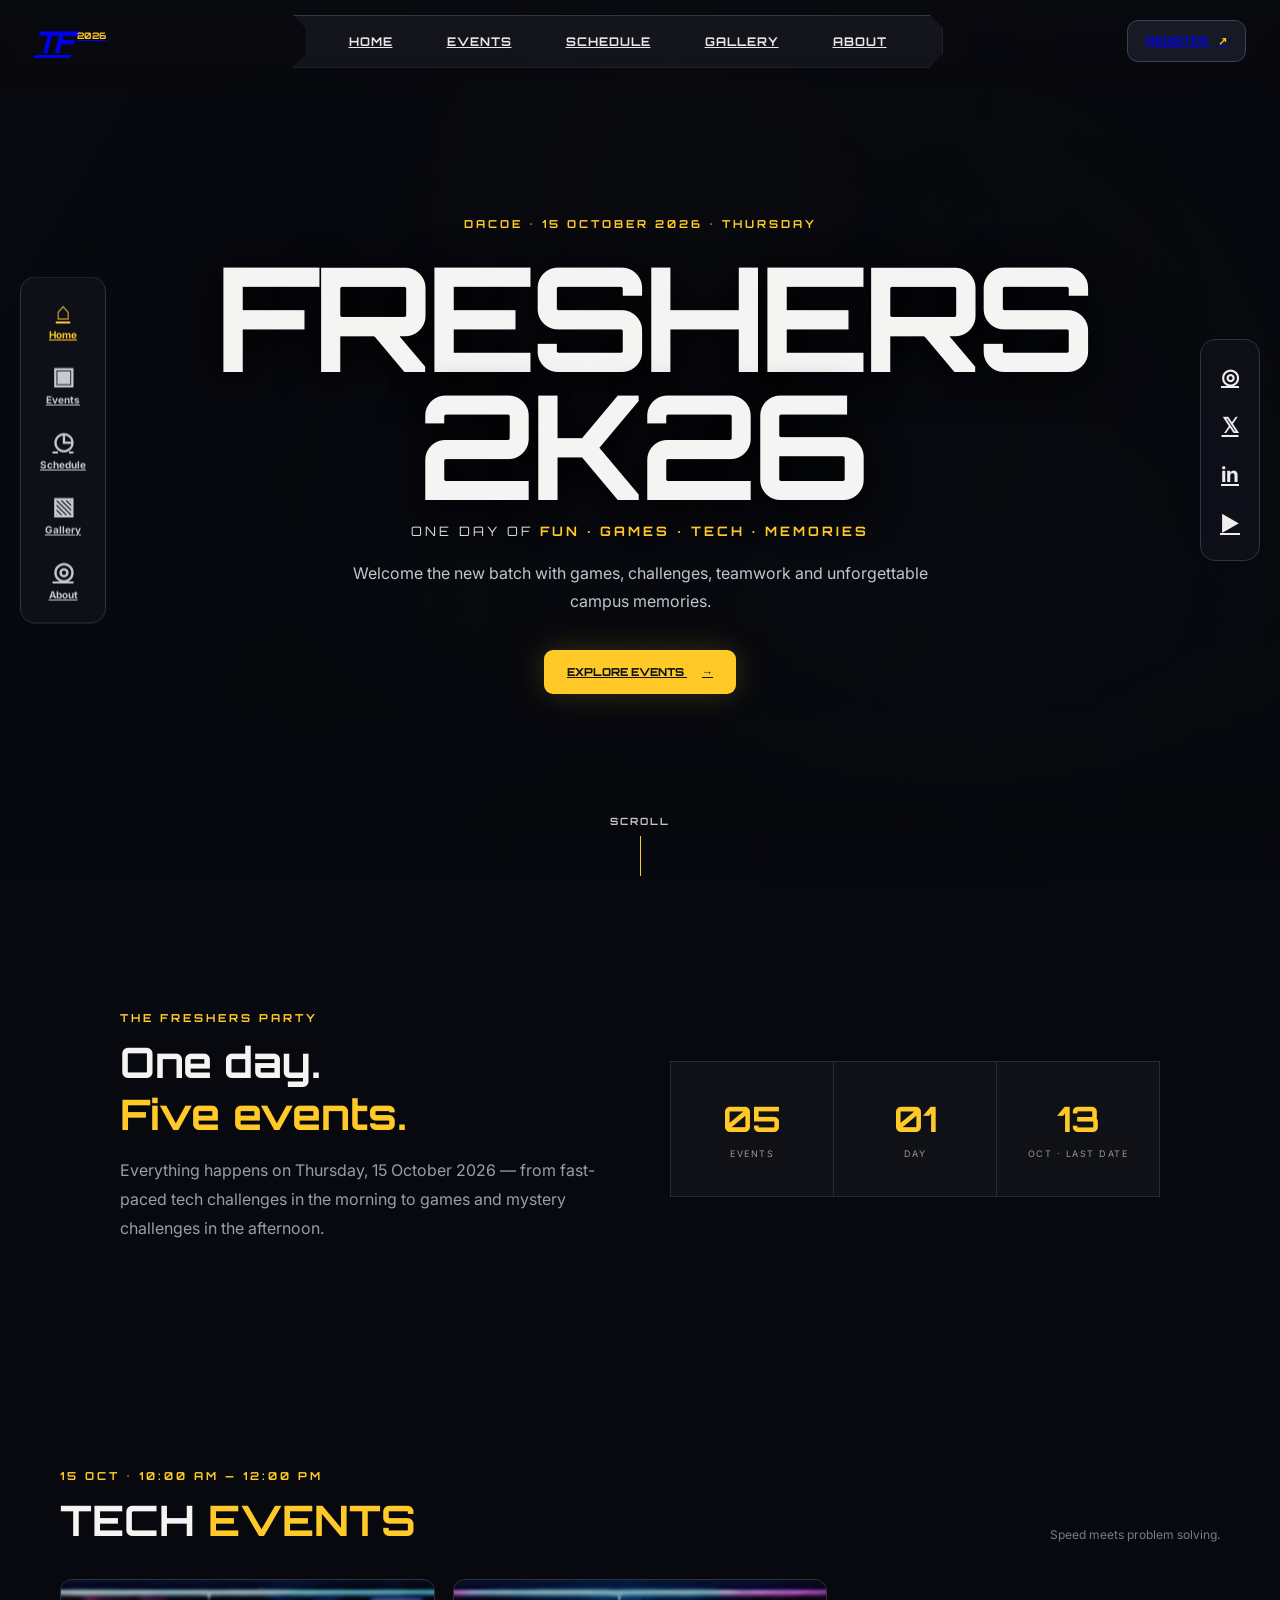
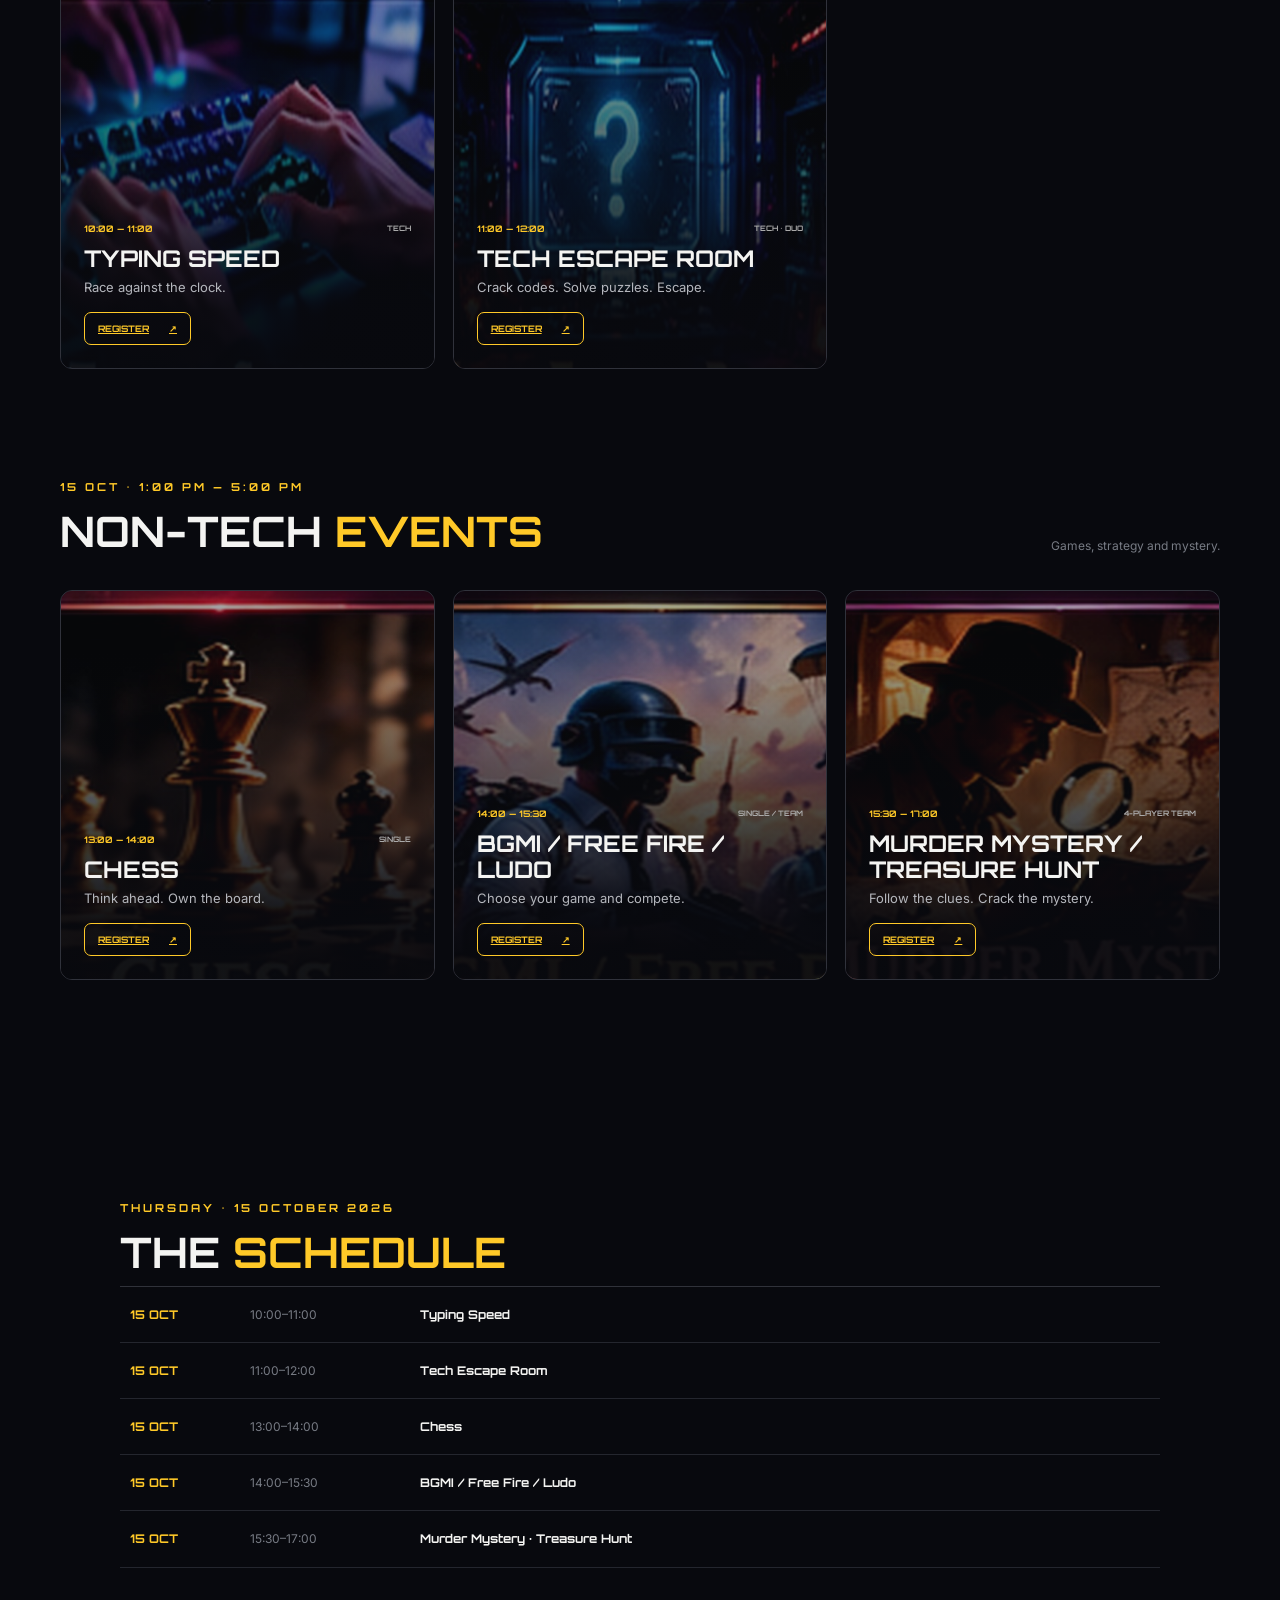
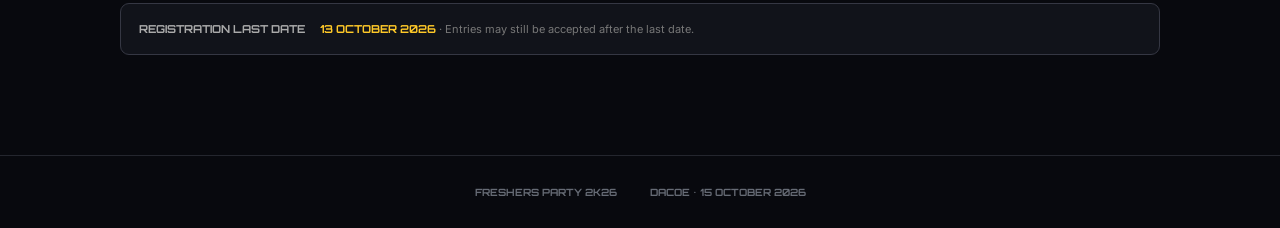
==== index.html @ eb6db500 "Add files via upload" ====
<!DOCTYPE html>
<html lang="en">
<head>
<meta charset="UTF-8">
<meta name="viewport" content="width=device-width,initial-scale=1.0">
<title>Freshers Party 2K26 | DACOE</title>
<link rel="preconnect" href="https://fonts.googleapis.com">
<link href="https://fonts.googleapis.com/css2?family=Orbitron:wght@500;600;700;800&family=Inter:wght@400;500;600;700;800&display=swap" rel="stylesheet">
<link rel="stylesheet" href="style.css">
</head>
<body>
<div class="bg-glow"></div>

<header class="topbar">
  <a class="logo" href="index.html"><span>TF</span><small>2026</small></a>
  <nav class="topnav">
    <a href="#home">HOME</a><a href="#events">EVENTS</a><a href="#schedule">SCHEDULE</a><a href="#gallery">GALLERY</a><a href="#about">ABOUT</a>
  </nav>
  <a class="signin" href="#events">REGISTER <b>↗</b></a>
</header>

<aside class="side-nav">
  <a href="#home" class="active"><i>⌂</i><span>Home</span></a>
  <a href="#events"><i>▣</i><span>Events</span></a>
  <a href="#schedule"><i>◷</i><span>Schedule</span></a>
  <a href="#gallery"><i>▧</i><span>Gallery</span></a>
  <a href="#about"><i>◎</i><span>About</span></a>
</aside>

<aside class="social-nav">
  <a href="#" aria-label="Instagram">◎</a><a href="#" aria-label="X">𝕏</a><a href="#" aria-label="LinkedIn">in</a><a href="#" aria-label="YouTube">▶</a>
</aside>

<main>
<section class="hero" id="home">
  <div class="hero-overlay"></div>
  <div class="hero-content">
    <p class="mini">DACOE • 15 OCTOBER 2026 • THURSDAY</p>
    <h1>FRESHERS 2K26</h1>
    <div class="hero-sub">ONE DAY OF <b>FUN · GAMES · TECH · MEMORIES</b></div>
    <p class="hero-copy">Welcome the new batch with games, challenges, teamwork and unforgettable campus memories.</p>
    <a class="hero-btn" href="#events">EXPLORE EVENTS <span>→</span></a>
  </div>
  <div class="scroll">SCROLL <span></span></div>
  <div class="hero-corner c1"></div><div class="hero-corner c2"></div>
</section>

<section class="intro" id="about">
  <div class="intro-card">
    <p class="mini">THE FRESHERS PARTY</p>
    <h2>One day.<br><span>Five events.</span></h2>
    <p>Everything happens on Thursday, 15 October 2026 — from fast-paced tech challenges in the morning to games and mystery challenges in the afternoon.</p>
  </div>
  <div class="stats">
    <div><strong>05</strong><span>EVENTS</span></div>
    <div><strong>01</strong><span>DAY</span></div>
    <div><strong>13</strong><span>OCT · LAST DATE</span></div>
  </div>
</section>

<section class="events-section" id="events">
  <div class="section-title">
    <div><p class="mini">15 OCT • 10:00 AM — 12:00 PM</p><h2>TECH <span>EVENTS</span></h2></div>
    <p>Speed meets problem solving.</p>
  </div>

  <div class="event-grid">
    <article class="event">
      <img src="assets/typing-speed.jpg" alt="Typing Speed">
      <div class="event-info">
        <div><b>10:00 — 11:00</b><small>TECH</small></div>
        <h3>TYPING SPEED</h3>
        <p>Race against the clock.</p>
        <a href="register.html?event=typing-speed">REGISTER <span>↗</span></a>
      </div>
    </article>

    <article class="event">
      <img src="assets/tech-escape-room.jpg" alt="Tech Escape Room">
      <div class="event-info">
        <div><b>11:00 — 12:00</b><small>TECH • DUO</small></div>
        <h3>TECH ESCAPE ROOM</h3>
        <p>Crack codes. Solve puzzles. Escape.</p>
        <a href="register.html?event=tech-escape-room">REGISTER <span>↗</span></a>
      </div>
    </article>
  </div>

  <div class="section-title tech-title">
    <div><p class="mini">15 OCT • 1:00 PM — 5:00 PM</p><h2>NON-TECH <span>EVENTS</span></h2></div>
    <p>Games, strategy and mystery.</p>
  </div>

  <div class="event-grid">
    <article class="event">
      <img src="assets/chess.jpg" alt="Chess">
      <div class="event-info">
        <div><b>13:00 — 14:00</b><small>SINGLE</small></div>
        <h3>CHESS</h3>
        <p>Think ahead. Own the board.</p>
        <a href="register.html?event=chess">REGISTER <span>↗</span></a>
      </div>
    </article>

    <article class="event">
      <img src="assets/bgmi-free-fire.jpg" alt="BGMI Free Fire Ludo">
      <div class="event-info">
        <div><b>14:00 — 15:30</b><small>SINGLE / TEAM</small></div>
        <h3>BGMI / FREE FIRE / LUDO</h3>
        <p>Choose your game and compete.</p>
        <a href="register.html?event=bgmi-free-fire-ludo">REGISTER <span>↗</span></a>
      </div>
    </article>

    <article class="event">
      <img src="assets/murder-mystery.jpg" alt="Murder Mystery Treasure Hunt">
      <div class="event-info">
        <div><b>15:30 — 17:00</b><small>4-PLAYER TEAM</small></div>
        <h3>MURDER MYSTERY / TREASURE HUNT</h3>
        <p>Follow the clues. Crack the mystery.</p>
        <a href="register.html?event=murder-mystery-treasure-hunt">REGISTER <span>↗</span></a>
      </div>
    </article>
  </div>
</section>


<section class="schedule" id="schedule">
  <p class="mini">THURSDAY • 15 OCTOBER 2026</p>
  <h2>THE <span>SCHEDULE</span></h2>
  <div class="timeline">
    <div><strong>15 OCT</strong><span>10:00–11:00</span><b>Typing Speed</b></div>
    <div><strong>15 OCT</strong><span>11:00–12:00</span><b>Tech Escape Room</b></div>
    <div><strong>15 OCT</strong><span>13:00–14:00</span><b>Chess</b></div>
    <div><strong>15 OCT</strong><span>14:00–15:30</span><b>BGMI / Free Fire / Ludo</b></div>
    <div><strong>15 OCT</strong><span>15:30–17:00</span><b>Murder Mystery · Treasure Hunt</b></div>
  </div>
  <div class="deadline">REGISTRATION LAST DATE <strong>13 OCTOBER 2026</strong><small> · Entries may still be accepted after the last date.</small></div>
</section>
</main>

<footer>FRESHERS PARTY 2K26 <span>DACOE • 15 OCTOBER 2026</span></footer>
</body>
</html>
---- style.css ----
*{box-sizing:border-box}html{scroll-behavior:smooth}body{margin:0;background:#08090e;color:#f4f4f2;font-family:Inter,Arial,sans-serif;overflow-x:hidden}.bg-glow{position:fixed;inset:0;pointer-events:none;background:radial-gradient(circle at 50% 10%,rgba(255,196,40,.08),transparent 35%),radial-gradient(circle at 80% 70%,rgba(0,211,255,.06),transparent 30%)}.topbar{height:82px;position:fixed;z-index:20;top:0;left:0;right:0;display:flex;align-items:center;justify-content:space-between;padding:0 34px;background:linear-gradient(#090a0fdd,transparent);backdrop-filter:blur(8px)}.logo{width:74px;display:flex;align-items:center;gap:6px;font-family:Orbitron;font-weight:800;font-size:30px;font-style:italic}.logo span{letter-spacing:-4px}.logo small{font-size:9px;color:#ffc928;font-style:normal;align-self:flex-start;margin-top:7px}.topnav{display:flex;gap:0;padding:0 28px;background:#161720dd;border:1px solid #343542;clip-path:polygon(0 0,98% 0,100% 25%,100% 75%,98% 100%,0 100%,2% 75%,2% 25%)}.topnav a{padding:18px 27px;font-family:Orbitron;font-size:12px;font-weight:700;letter-spacing:1px;color:#e8e8e6}.topnav a:hover{color:#ffc928}.signin{border:1px solid #3d4150;background:#171924;border-radius:11px;padding:13px 18px;font-family:Orbitron;font-size:11px;font-weight:700}.signin b{color:#ffc928;margin-left:7px}.side-nav,.social-nav{position:fixed;z-index:18;top:50%;transform:translateY(-50%);background:#10111adb;border:1px solid #303340;border-radius:15px;backdrop-filter:blur(12px)}.side-nav{left:20px;width:86px;padding:10px 0}.side-nav a{display:flex;flex-direction:column;align-items:center;gap:5px;padding:12px 5px;color:#c9cad0;font-size:10px;font-weight:700}.side-nav i{font-style:normal;font-size:24px;line-height:1}.side-nav a:hover,.side-nav .active{color:#ffc928}.social-nav{right:20px;width:60px;padding:12px 0}.social-nav a{display:block;text-align:center;padding:12px 0;color:#eee;font-size:21px;font-weight:700}.social-nav a:hover{color:#ffc928}.hero{height:100vh;min-height:700px;position:relative;display:flex;align-items:center;justify-content:center;background:linear-gradient(120deg,#08090e 8%,rgba(8,9,14,.62)),url("https://images.pexels.com/photos/325185/pexels-photo-325185.jpeg?auto=compress&cs=tinysrgb&w=2000") center/cover fixed}.hero:after{content:"";position:absolute;inset:0;background:linear-gradient(transparent 70%,#08090e),radial-gradient(circle at 50% 45%,transparent 10%,#08090eaa 80%)}.hero-content{position:relative;z-index:2;text-align:center;max-width:900px;padding:40px 25px}.mini{font-family:Orbitron;font-size:11px;letter-spacing:3px;color:#ffc928;font-weight:700}.hero h1{font-family:Orbitron;font-size:clamp(60px,12vw,145px);line-height:.88;letter-spacing:-7px;margin:22px 0 15px;text-shadow:0 8px 40px #000}.hero h1 span{color:#ffc928}.hero-sub{font-family:Orbitron;letter-spacing:3px;font-size:13px;color:#d8d9de}.hero-sub b{color:#ffc928}.hero-copy{max-width:610px;margin:20px auto;color:#c3c5ca;line-height:1.7}.hero-btn{display:inline-block;margin-top:15px;background:#ffc928;color:#111;padding:15px 23px;border-radius:9px;font-family:Orbitron;font-size:11px;font-weight:800;box-shadow:0 0 30px #ffc92833}.hero-btn span{margin-left:15px}.scroll{position:absolute;z-index:3;bottom:24px;left:50%;transform:translateX(-50%);font:700 10px Orbitron;letter-spacing:2px;color:#c5c6c9}.scroll span{display:block;width:1px;height:40px;background:#ffc928;margin:9px auto 0}.intro{max-width:1100px;margin:auto;padding:100px 30px;display:grid;grid-template-columns:1fr 1fr;gap:60px;align-items:center}.intro h2,.schedule h2,.section-title h2{font-family:Orbitron;font-size:42px;margin:8px 0}.intro h2 span,.schedule h2 span,.section-title h2 span{color:#ffc928}.intro p:not(.mini){color:#999da7;line-height:1.8;max-width:500px}.stats{display:grid;grid-template-columns:repeat(3,1fr);gap:1px;background:#292b34;border:1px solid #292b34}.stats div{background:#101117;padding:35px 15px;text-align:center}.stats strong{display:block;font:700 35px Orbitron;color:#ffc928}.stats span{font-size:9px;letter-spacing:1.5px;color:#999}.events-section{max-width:1220px;margin:auto;padding:40px 30px 110px}.section-title{display:flex;justify-content:space-between;align-items:end;margin:60px 0 25px}.section-title>p{color:#777b84;font-size:12px}.event-grid{display:grid;grid-template-columns:repeat(3,1fr);gap:18px}.event{min-height:390px;position:relative;overflow:hidden;border:1px solid #30323b;background:#12131a;border-radius:12px}.event.wide{grid-column:span 1}.event img{position:absolute;inset:0;width:100%;height:100%;object-fit:cover;opacity:.62;transition:.5s}.event:after{content:"";position:absolute;inset:0;background:linear-gradient(transparent 15%,#08090eee 85%)}.event:hover img{transform:scale(1.08);opacity:.8}.event-info{position:absolute;z-index:2;left:0;right:0;bottom:0;padding:23px}.event-info>div{display:flex;justify-content:space-between;color:#ffc928;font:700 9px Orbitron}.event-info small{color:#aaa}.event h3{font:700 23px Orbitron;margin:12px 0 7px}.event p{margin:0 0 17px;color:#b5b7bd;font-size:13px}.event a{display:inline-flex;align-items:center;gap:20px;border:1px solid #ffc928;color:#ffc928;padding:10px 13px;border-radius:7px;font:700 9px Orbitron}.event a:hover{background:#ffc928;color:#111}.tech-title{margin-top:100px}.tech-grid .event{border-color:#254d58}.schedule{padding:100px 30px;max-width:1100px;margin:auto}.timeline{border-top:1px solid #30323a}.timeline div{display:grid;grid-template-columns:120px 170px 1fr;padding:20px 10px;border-bottom:1px solid #24262e}.timeline strong{color:#ffc928;font:700 12px Orbitron}.timeline span{color:#777b84;font-size:12px}.timeline b{font-family:Orbitron;font-size:12px}.deadline{margin-top:35px;border:1px solid #353743;background:#11131a;padding:18px;font:700 11px Orbitron;color:#aaa;border-radius:9px}.deadline strong{color:#ffc928;margin-left:12px}.deadline small{font:400 11px Inter;color:#777}.registration{background:radial-gradient(circle at 50% 0,#1c1b17,#08090e 45%)}.reg-wrap{min-height:100vh;display:flex;align-items:center;justify-content:center;padding:120px 25px 60px}.reg-panel{width:min(900px,100%);border:1px solid #343640;background:#11131aee;border-radius:18px;box-shadow:0 25px 100px #0008;overflow:hidden}.reg-heading{padding:38px;border-bottom:1px solid #292b34;background:linear-gradient(120deg,#17181f,#101116)}.reg-heading h1{font:700 clamp(28px,5vw,48px) Orbitron;margin:10px 0}.reg-heading>p:not(.mini){color:#999da7}.last{display:inline-block;border:1px solid #444650;padding:13px;border-radius:8px;font:700 10px Orbitron;color:#aaa}.last b{color:#ffc928}.last small{display:block;margin-top:7px;font:400 11px Inter}.registration form{padding:35px}.form-row{display:grid;grid-template-columns:1fr 1fr;gap:18px}label{display:block;font:700 10px Orbitron;letter-spacing:.5px;color:#c7c8cc;margin-bottom:18px}input{display:block;width:100%;margin-top:9px;background:#090a0f;border:1px solid #353741;color:#fff;padding:15px;border-radius:8px;outline:none;font:500 14px Inter}input:focus{border-color:#ffc928;box-shadow:0 0 0 3px #ffc92815}button{width:100%;border:0;background:#ffc928;color:#111;padding:16px;border-radius:8px;font:800 11px Orbitron;cursor:pointer}button span{margin-left:20px}#status{min-height:18px;font-size:13px}.ok{color:#7be28c}.err{color:#ff7272}footer{border-top:1px solid #24262e;padding:30px;text-align:center;color:#666b75;font:700 10px Orbitron}footer span{margin-left:30px}@media(max-width:900px){.topnav{display:none}.side-nav{left:10px}.social-nav{right:10px}.event-grid{grid-template-columns:1fr 1fr}.intro{grid-template-columns:1fr}.hero{background-attachment:scroll}}@media(max-width:620px){.topbar{padding:0 15px}.side-nav,.social-nav{display:none}.hero{min-height:650px}.hero h1{letter-spacing:-3px}.events-section,.schedule{padding-left:18px;padding-right:18px}.event-grid{grid-template-columns:1fr}.section-title{display:block}.section-title>p{margin-top:10px}.timeline div{grid-template-columns:1fr;gap:7px}.form-row{grid-template-columns:1fr}.registration form,.reg-heading{padding:25px 20px}.intro{padding:70px 22px}.stats{grid-template-columns:1fr}.stats div{padding:20px}.signin{padding:10px;font-size:9px}}
.gallery-section{max-width:1100px;margin:auto;padding:80px 30px 30px}.gallery-section h2{font-family:Orbitron;font-size:42px;margin:8px 0 25px}.gallery-section h2 span{color:#ffc928}.gallery-section img{width:100%;display:block;border:1px solid #343640;border-radius:16px;box-shadow:0 25px 80px #0009}.gallery-section img:hover{filter:saturate(1.12);transform:translateY(-3px);transition:.3s}@media(max-width:620px){.gallery-section{padding:60px 18px 20px}.gallery-section h2{font-size:30px}}

.form-note{margin:-4px 0 20px;color:#777b84;font-size:12px}.form-note b{color:#ffc928}.member-title{font:700 10px Orbitron;letter-spacing:1px;color:#ffc928;border-top:1px solid #292b34;padding:16px 0 10px;margin-top:4px}

select{
  display:block;width:100%;margin-top:9px;background:#090a0f;border:1px solid #353741;
  color:#fff;padding:15px;border-radius:8px;outline:none;font:500 14px Inter;
}
select:focus{border-color:#ffc928;box-shadow:0 0 0 3px #ffc92815}
.event h3{line-height:1.15}
@media(min-width:901px){
  .events-section>.event-grid:first-of-type{grid-template-columns:repeat(2,1fr);max-width:820px;margin:auto}
}
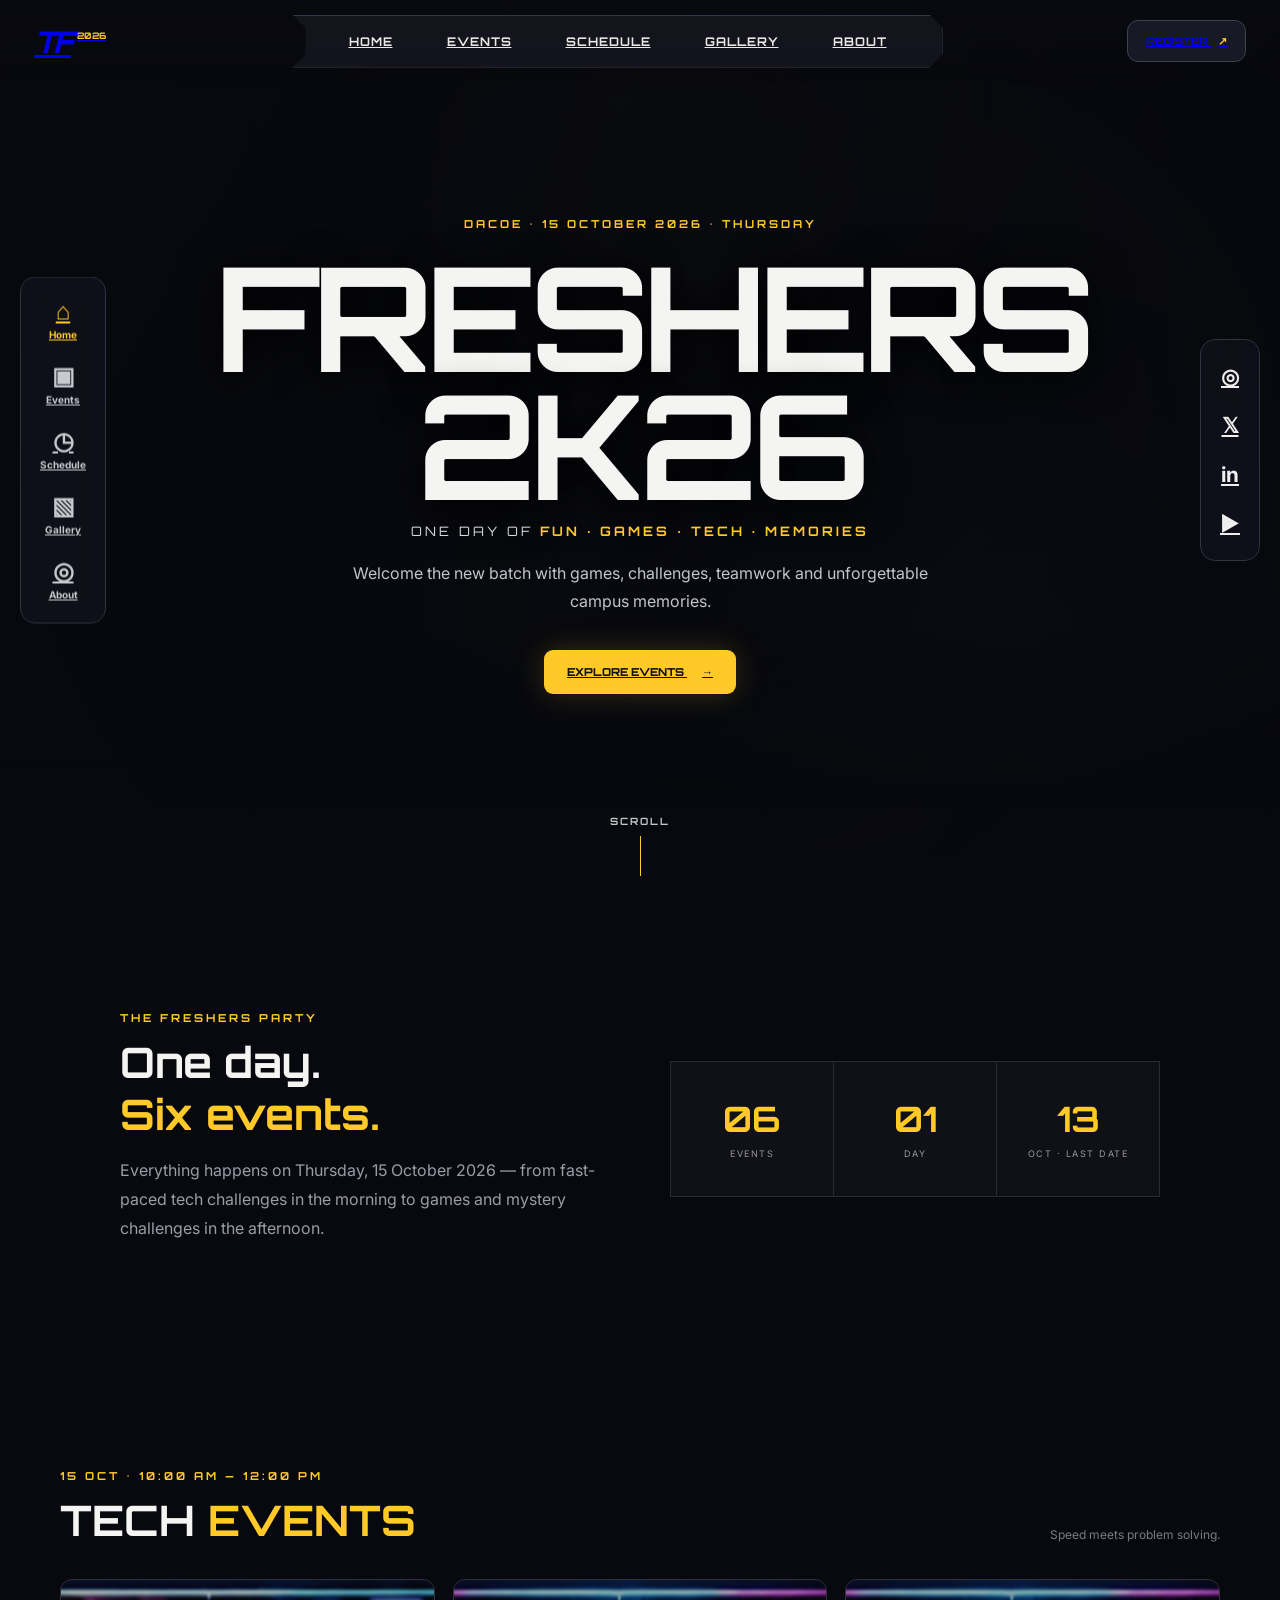
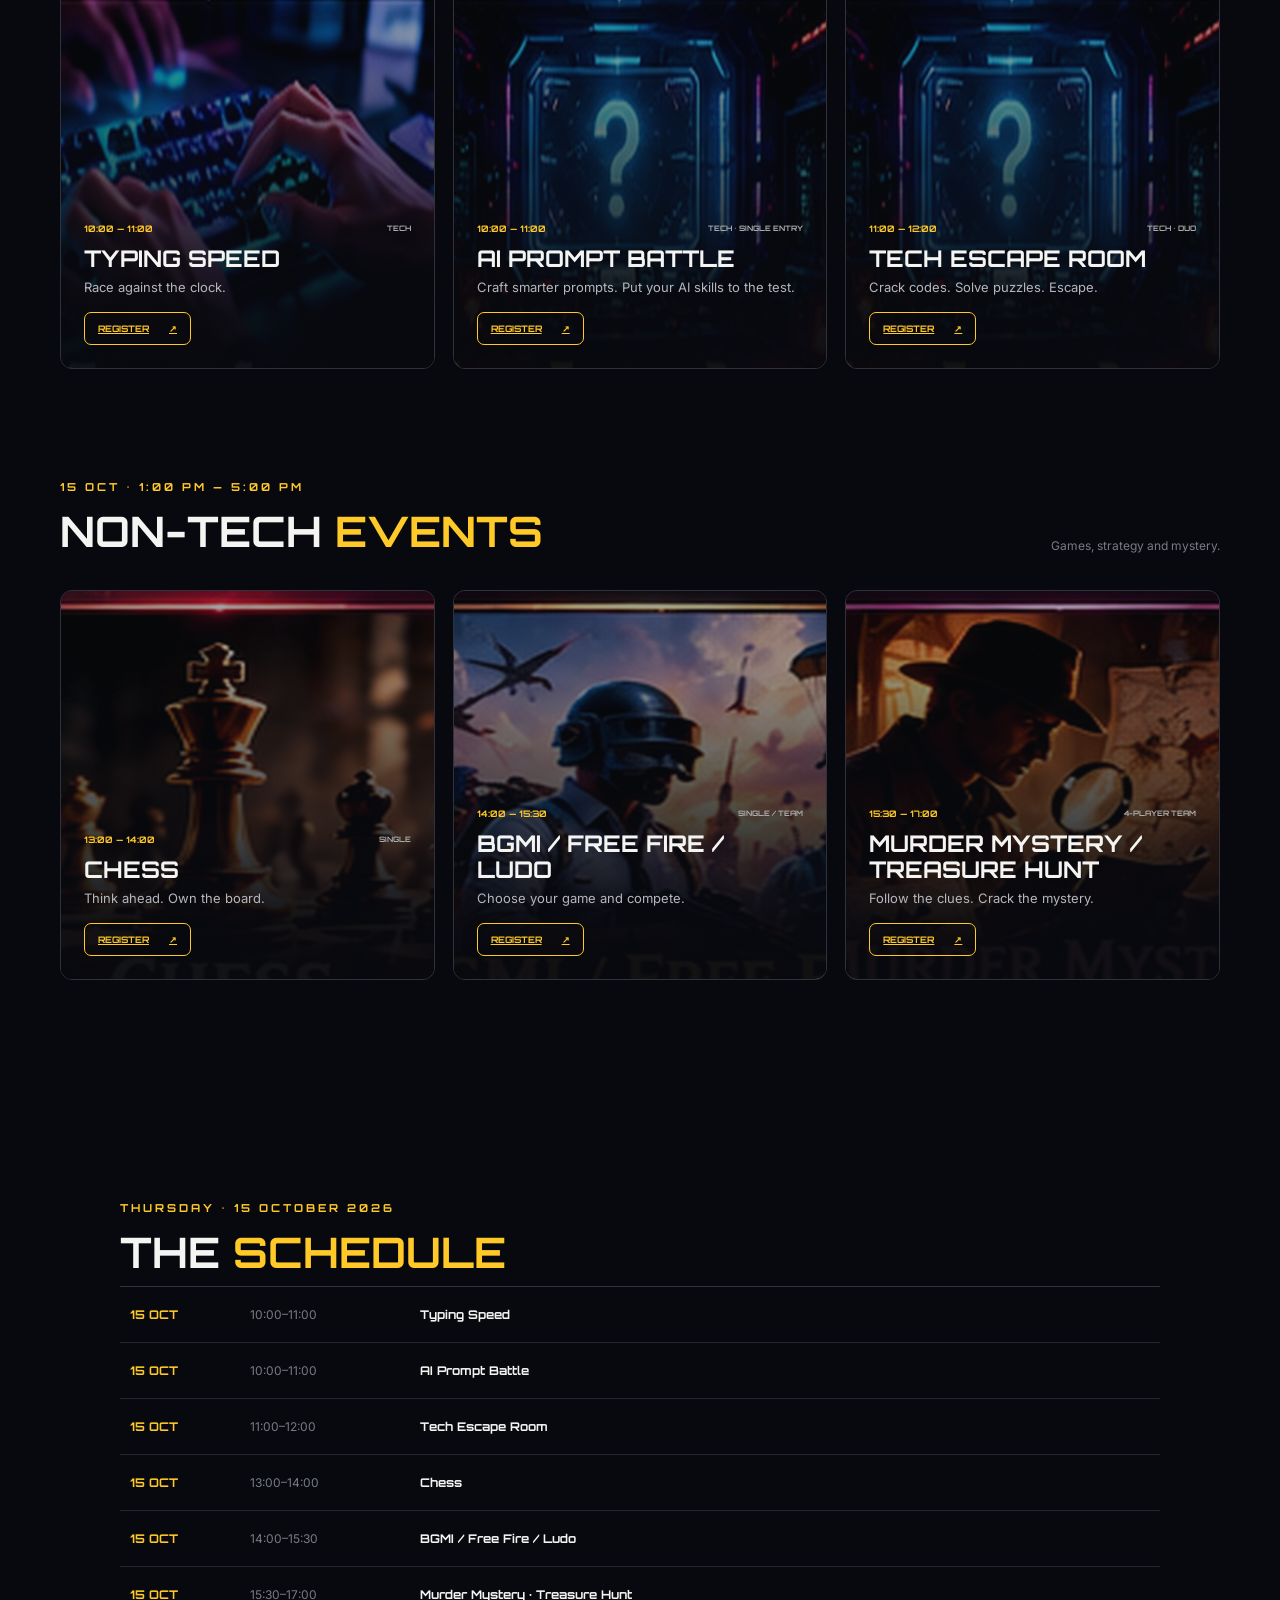
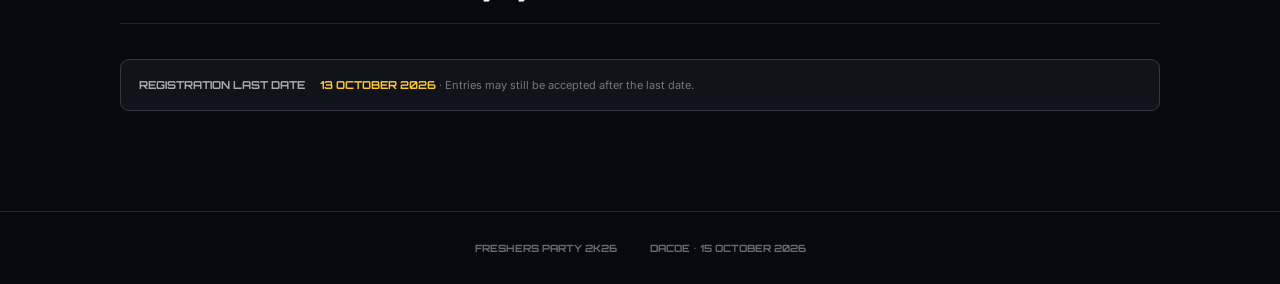
==== commit 5d379a75: "Add AI Prompt Battle event to Freshers Party website" ====
--- a/index.html
+++ b/index.html
@@ -48,11 +48,11 @@
 <section class="intro" id="about">
   <div class="intro-card">
     <p class="mini">THE FRESHERS PARTY</p>
-    <h2>One day.<br><span>Five events.</span></h2>
+    <h2>One day.<br><span>Six events.</span></h2>
     <p>Everything happens on Thursday, 15 October 2026 — from fast-paced tech challenges in the morning to games and mystery challenges in the afternoon.</p>
   </div>
   <div class="stats">
-    <div><strong>05</strong><span>EVENTS</span></div>
+    <div><strong>06</strong><span>EVENTS</span></div>
     <div><strong>01</strong><span>DAY</span></div>
     <div><strong>13</strong><span>OCT · LAST DATE</span></div>
   </div>
@@ -72,6 +72,16 @@
         <h3>TYPING SPEED</h3>
         <p>Race against the clock.</p>
         <a href="register.html?event=typing-speed">REGISTER <span>↗</span></a>
+      </div>
+    </article>
+
+    <article class="event">
+      <img src="assets/tech-escape-room.jpg" alt="AI Prompt Battle">
+      <div class="event-info">
+        <div><b>10:00 — 11:00</b><small>TECH • SINGLE ENTRY</small></div>
+        <h3>AI PROMPT BATTLE</h3>
+        <p>Craft smarter prompts. Put your AI skills to the test.</p>
+        <a href="register.html?event=ai-prompt-battle">REGISTER <span>↗</span></a>
       </div>
     </article>
 
@@ -130,6 +140,7 @@
   <h2>THE <span>SCHEDULE</span></h2>
   <div class="timeline">
     <div><strong>15 OCT</strong><span>10:00–11:00</span><b>Typing Speed</b></div>
+    <div><strong>15 OCT</strong><span>10:00–11:00</span><b>AI Prompt Battle</b></div>
     <div><strong>15 OCT</strong><span>11:00–12:00</span><b>Tech Escape Room</b></div>
     <div><strong>15 OCT</strong><span>13:00–14:00</span><b>Chess</b></div>
     <div><strong>15 OCT</strong><span>14:00–15:30</span><b>BGMI / Free Fire / Ludo</b></div>
